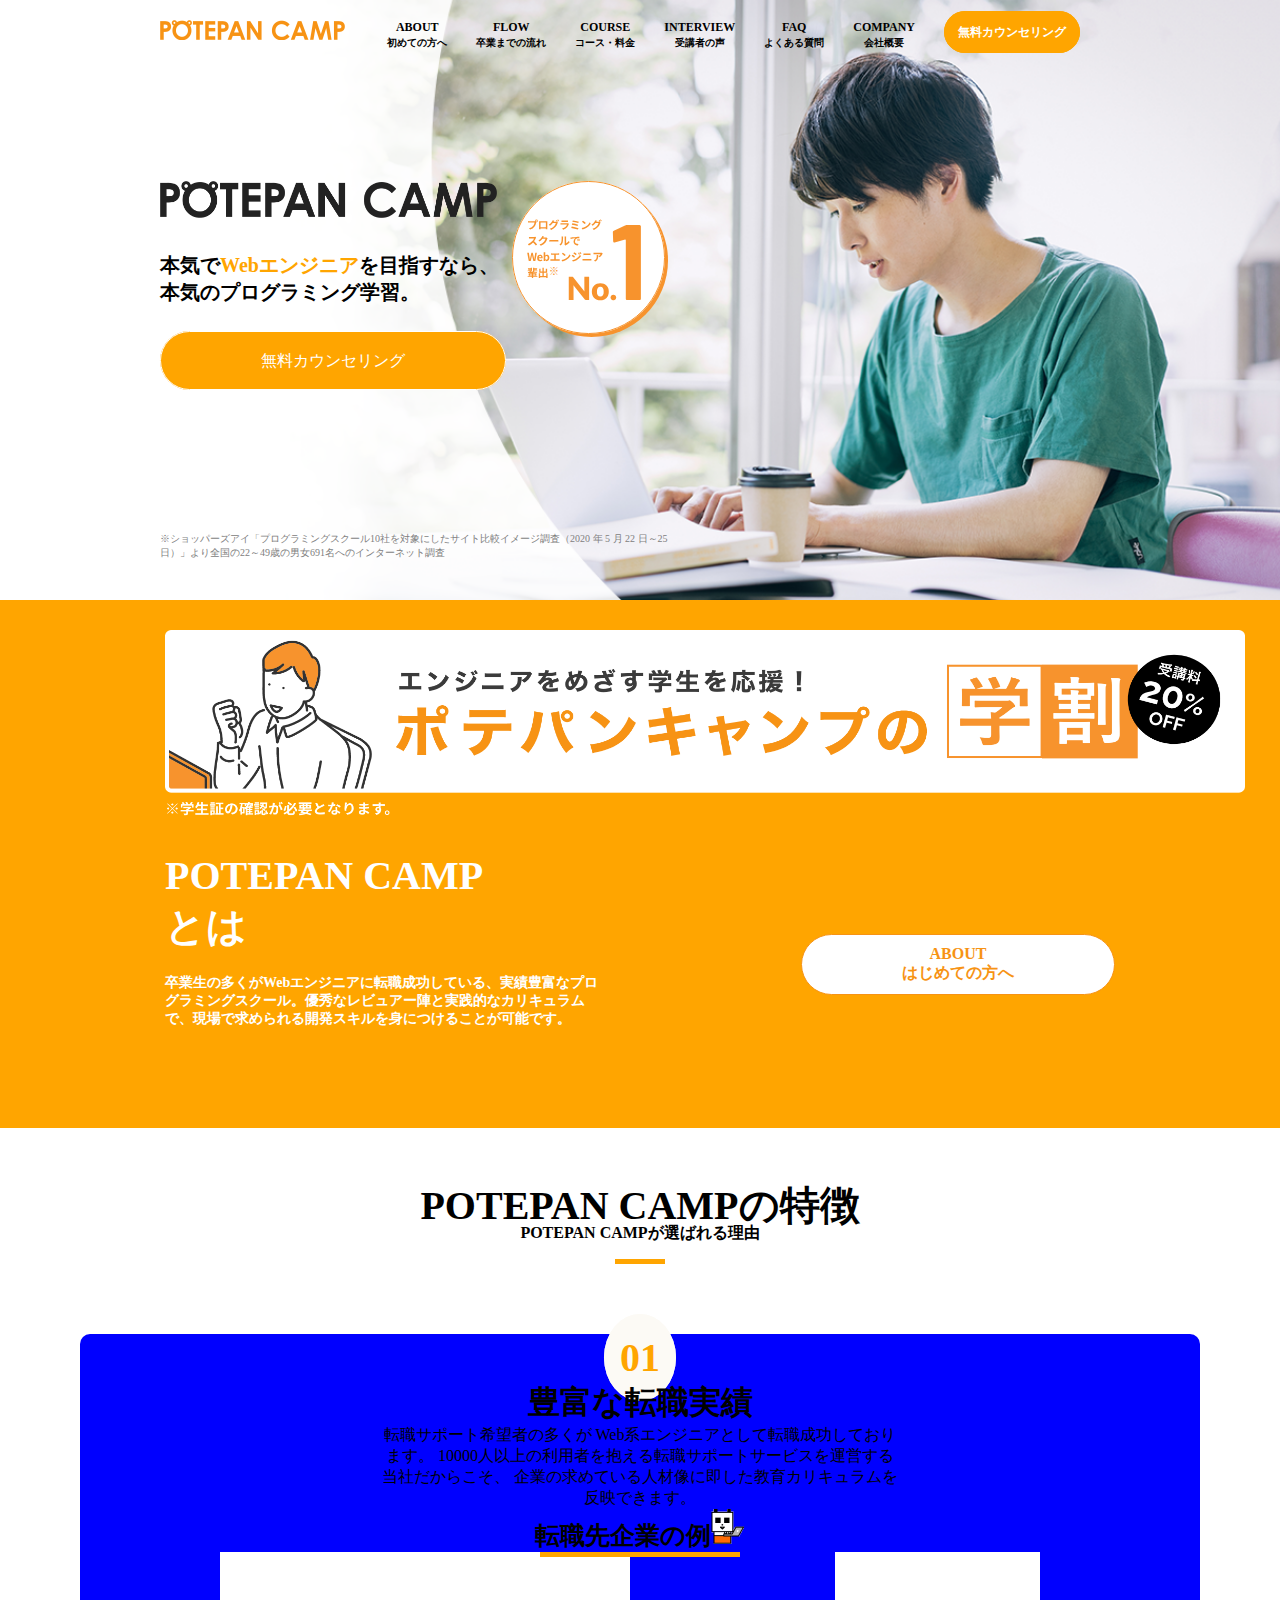
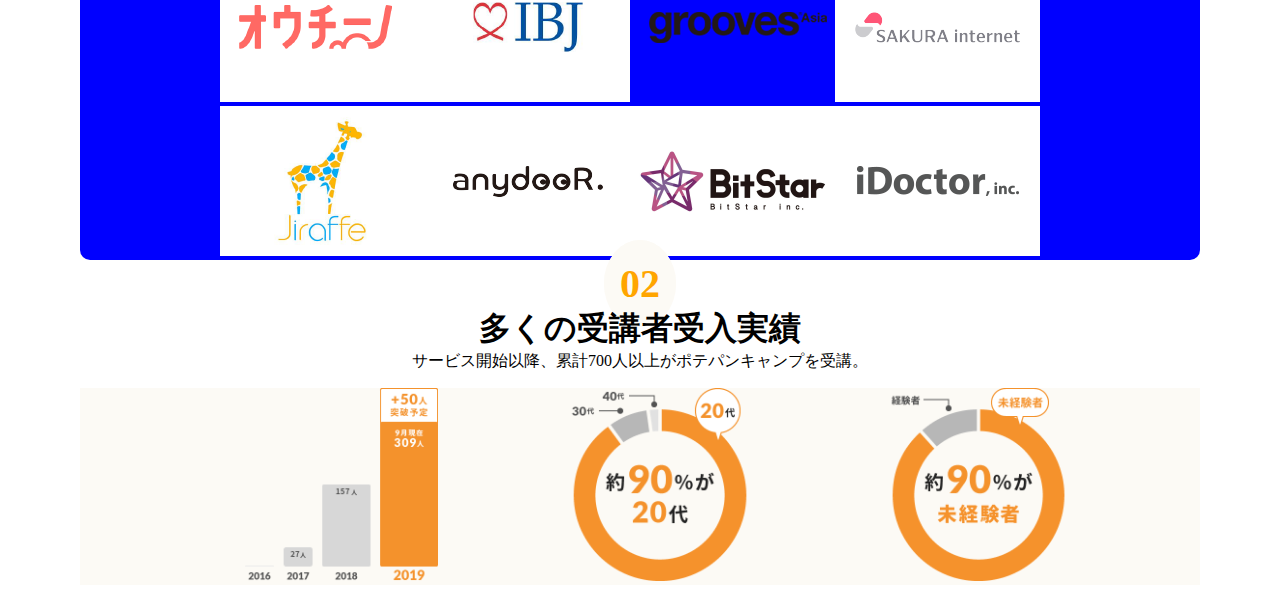
==== index.html @ 42d24fc8 "first" ====
<!DOCTYPE html>
<html lang="ja">
  <head>
    <meta charset="UTF-8">
    <title>サイト模写</title>
    <link rel="stylesheet" href="style.css">
  </head>
  <body>

    <!-- ここに記述していきましょう！ -->
<div class="mein">
 <div class="header">
  <a href="index.html"><img class="header-logo" src="file/header/p1.png" alt="potepan" width="185" height="20"></a>
 <div class="header-list">
    <ui>
      <li>ABOUT<br><span>初めての方へ</span></li>
      <li>FLOW<br><span>卒業までの流れ</span></li>
      <li>COURSE<br><span>コース・料金</span></li>
      <li>INTERVIEW<br><span>受講者の声</span></li>
      <li>FAQ<br><span>よくある質問</span></li>
      <li>COMPANY<br><span>会社概要</span></li>
      <li><a href="https://camp.potepan.com/contact" class="header-mark">無料カウンセリング</a></li>
    </ui>
  </div>
</div>
<div class="title">
  <img class="title-logo2" src="file/header/p2.svg">
  <img class="title-logo" src="file/header/p3.png" width="337" height="36.66">
  <div class="title-txt">
  <p>本気で<span>Webエンジニア</span>を目指すなら、<br>本気のプログラミング学習。</p>
  </div>
  <a href="https://camp.potepan.com/contact" class="header-mar2">無料カウンセリング</a>
  <div class="hogehoge">
    ※ショッパーズアイ「プログラミングスクール10社を対象にしたサイト比較イメージ調査（2020 年 5 月 22 日～25<br> 日）」より全国の22～49歳の男女691名へのインターネット調査
   </div>
</div>
</div>
<div class="oreng-box">
  <img src="file/p4.png" width="1080" height="187.7"> <!--width 1040-->
  <div class="campaign-txt">
 <h1>POTEPAN CAMPとは</h1>
 <a href="https://camp.potepan.com/contact" class="header-mark3">ABOUT<br>はじめての方へ</a>
 <p>卒業生の多くがWebエンジニアに転職成功している、実績豊富なプログラミングスクール。優秀なレビュアー陣と実践的なカリキュラムで、現場で求められる開発スキルを身につけることが可能です。</p>
  </div>
</div>
<div class="main-header">
  <div class="main-h">
  <h1>POTEPAN CAMPの特徴</h1>
  <p class="main-h1">POTEPAN CAMPが選ばれる理由</p>
  </div>
  <div class="main-header-log">
  <div class="main-box"> <!--後で１２３に全部反映-->
    <span class="oreng-nmber">01</span> <!--後で１２３に全部反映-->
    <h1>豊富な転職実績</h1>
    <p>転職サポート希望者の多くが Web系エンジニアとして転職成功しております。
      10000人以上の利用者を抱える転職サポートサービスを運営する当社だからこそ、
      企業の求めている人材像に即した教育カリキュラムを反映できます。</p>
    <div class="main-log">
    <h4>転職先企業の例<img src="file/main-header1/p5.png" width="34" height="35"> <!--afterを使う練習--></h4>
    <ul class="company-log">
      <li><img src="file/main-header1/p6.png"></li>
      <li><img src="file/main-header1/p7.png"></li>
      <li><img src="file/main-header1/p8.png"></li>
      <li><img src="file/main-header1/p9.png"></li>
      <li><img src="file/main-header1/p10.png"></li>
      <li><img src="file/main-header1/p11.png"></li>
      <li><img src="file/main-header1/p12.png"></li>
      <li><img src="file/main-header1/p13.png"></li>
    </ul>
  </div>
</div>
  <span class="oreng-nmber">02</span>
  <h1>多くの受講者受入実績</h1>
  <p>サービス開始以降、累計<span>700</span>人以上がポテパンキャンプを受講。</p>
  <ul class="company-log1">
    <li><img src="file/main-header2/p14.png" width="193.33" height="193.33"></li>
    <li><img src="file/main-header2/p15.png" width="193.33" height="193.33"></li>
    <li><img src="file/main-header2/p16.png" width="193.33" height="193.33"></li>
  </ul>
</div>
  </body>
</html>
---- style.css ----
/* http://meyerweb.com/eric/tools/css/reset/ 
   v2.0 | 20110126
   License: none (public domain)
*/

html, body, div, span, applet, object, iframe,
h1, h2, h3, h4, h5, h6, p, blockquote, pre,
a, abbr, acronym, address, big, cite, code,
del, dfn, em, img, ins, kbd, q, s, samp,
small, strike, strong, sub, sup, tt, var,
b, u, i, center,
dl, dt, dd, ol,/*  ul, li, */
fieldset, form, label, legend,
table, caption, tbody, tfoot, thead, tr, th, td,
article, aside, canvas, details, embed, 
figure, figcaption, footer, header, hgroup, 
menu, nav, output, ruby, section, summary,
time, mark, audio, video {
	margin: 0;
	padding: 0;
	/* border: 0; */
	/* font-size: 100%;
	font: inherit; */
	/* vertical-align: baseline; */
}
/* HTML5 display-role reset for older browsers */

/* article, aside, details, figcaption, figure, 
footer, header, hgroup, menu, nav, section {
	display: block;
}
body {
	line-height: 1;
}
ol, ul {
	list-style: none;
}
blockquote, q {
	quotes: none;
}
blockquote:before, blockquote:after,
q:before, q:after {
	content: '';
	content: none;
}
table {
	border-collapse: collapse;
	border-spacing: 0;
} */
a{
  text-decoration: none;
}
li{
  list-style: none;
}
.mein{
  width: 100%;
  height: 600px;
  background-image:url(file/header/p4.png);
  background-repeat: no-repeat;
  /* background-size: contain; */
  /* ここ２行後で確認する */
  background-size: auto 100%;
  background-position: right 0;
}

.header{
  padding-top:20px;
  padding-left: 160px;
}

.header-list{
  /* list-style: none; */
  display: inline-block;
  float: right;
}
.header-list li{
  display: inline-block;
  padding-left:15px;
  margin-left: 10px;
  font-size:12px;
  text-align: center;
  font-weight:600;
}
.header-list span{
  font-size:10px;
}
.header-mark{
  position: relative;
  top:-10px;
  margin-right: 200px;
  border: solid 1px orange;
  padding: 13px;
  border-radius: 30px;
  color: white;
  background-color: orange;
}

.title{
  padding-left:160px;
  padding-top:130px;
  float: left;
}
.title-logo2{
  float:right;
}
.title p{
  font-size: 20px;
  font-weight:600;
  padding-bottom: 15px;
}
.title span{
  color: orange;
}
.title-txt{
  padding: 30px 0;
}
.header-mar2{
  font-size: 16px;
  border: solid 1px;
  padding: 20px 100px;
  border-radius: 30px;
  color: white;
  background-color: orange;
}
.hogehoge{
  font-size: 10px;
  color: gray;
  margin-top:160px;
}

.oreng-box{
  background-color: orange;
  padding: 30px 165px 100px 165px;
}

.campaign-txt h1{
  color: white;
  margin-right: 630px;
  font-size: 40px;
  padding:30px 0 20px 0;
  text-align: left;
}
.campaign-txt p{
  color: white;
  font-size: 14px;
  font-weight:700;
  text-align: left;
  margin:0 515px 0 0; /*後で右を修正*/
}
.header-mark3{
  position: relative;
  top:-40px;
  font-weight:600;
  color: #f79314;
  background-color: white;
  border: solid 1px;
  padding: 10px 100px;
  border-radius: 40px;
  text-align:center;
  float: right;
}

.main-header{
  text-align: center;
  margin: 0 80px;
}
.main-h{
  font-size: 20px;
  padding-top: 50px;
  font-weight:800;
}
.main-h1{
  font-size: 16px;
  font-weight:600;
  bottom: 10px;
  margin-bottom:80px;
  position: relative;
}
.main-h1::before{
  content: '';
  position: absolute;
  left: 50%;
  bottom: -20px;/*線の上下位置*/
  display: inline-block;
  width: 50px;/*線の長さ*/
  height: 5px;/*線の太さ*/
  -webkit-transform: translateX(-50%);
  transform: translateX(-50%);/*位置調整*/
  background-color: orange;/*線の色*/
}
.main-header-log p{
  margin:0 300px;
}
.oreng-nmber{
  font-weight:600;
  font-size: 40px;
  color: orange;
  border: solid 1px #fcfaf5;
  padding: 20px 15px;
  border-radius: 50%;
  background-color: #fcfaf5;
}
.main-log h4{
 font-size: 25px;
 position: relative;
 
}
.main-log h4::before{
  content: '';
  position: absolute;
  left: 50%;
  bottom: -5px;/*線の上下位置*/
  display: inline-block;
  width: 200px;/*線の長さ*/
  height: 5px;/*線の太さ*/
  -webkit-transform: translateX(-50%);
  transform: translateX(-50%);/*位置調整*/
  background-color: orange;/*線の色*/
}
.company-log{
  display: flex;
  flex-wrap:wrap;
  margin: 0 100px;
}
.company-log1{
  display: flex;
 justify-content:space-evenly;
 background-color: #fcfaf5;
}
.main-box{
  background-color: blue;
  border-radius: 10px;
}
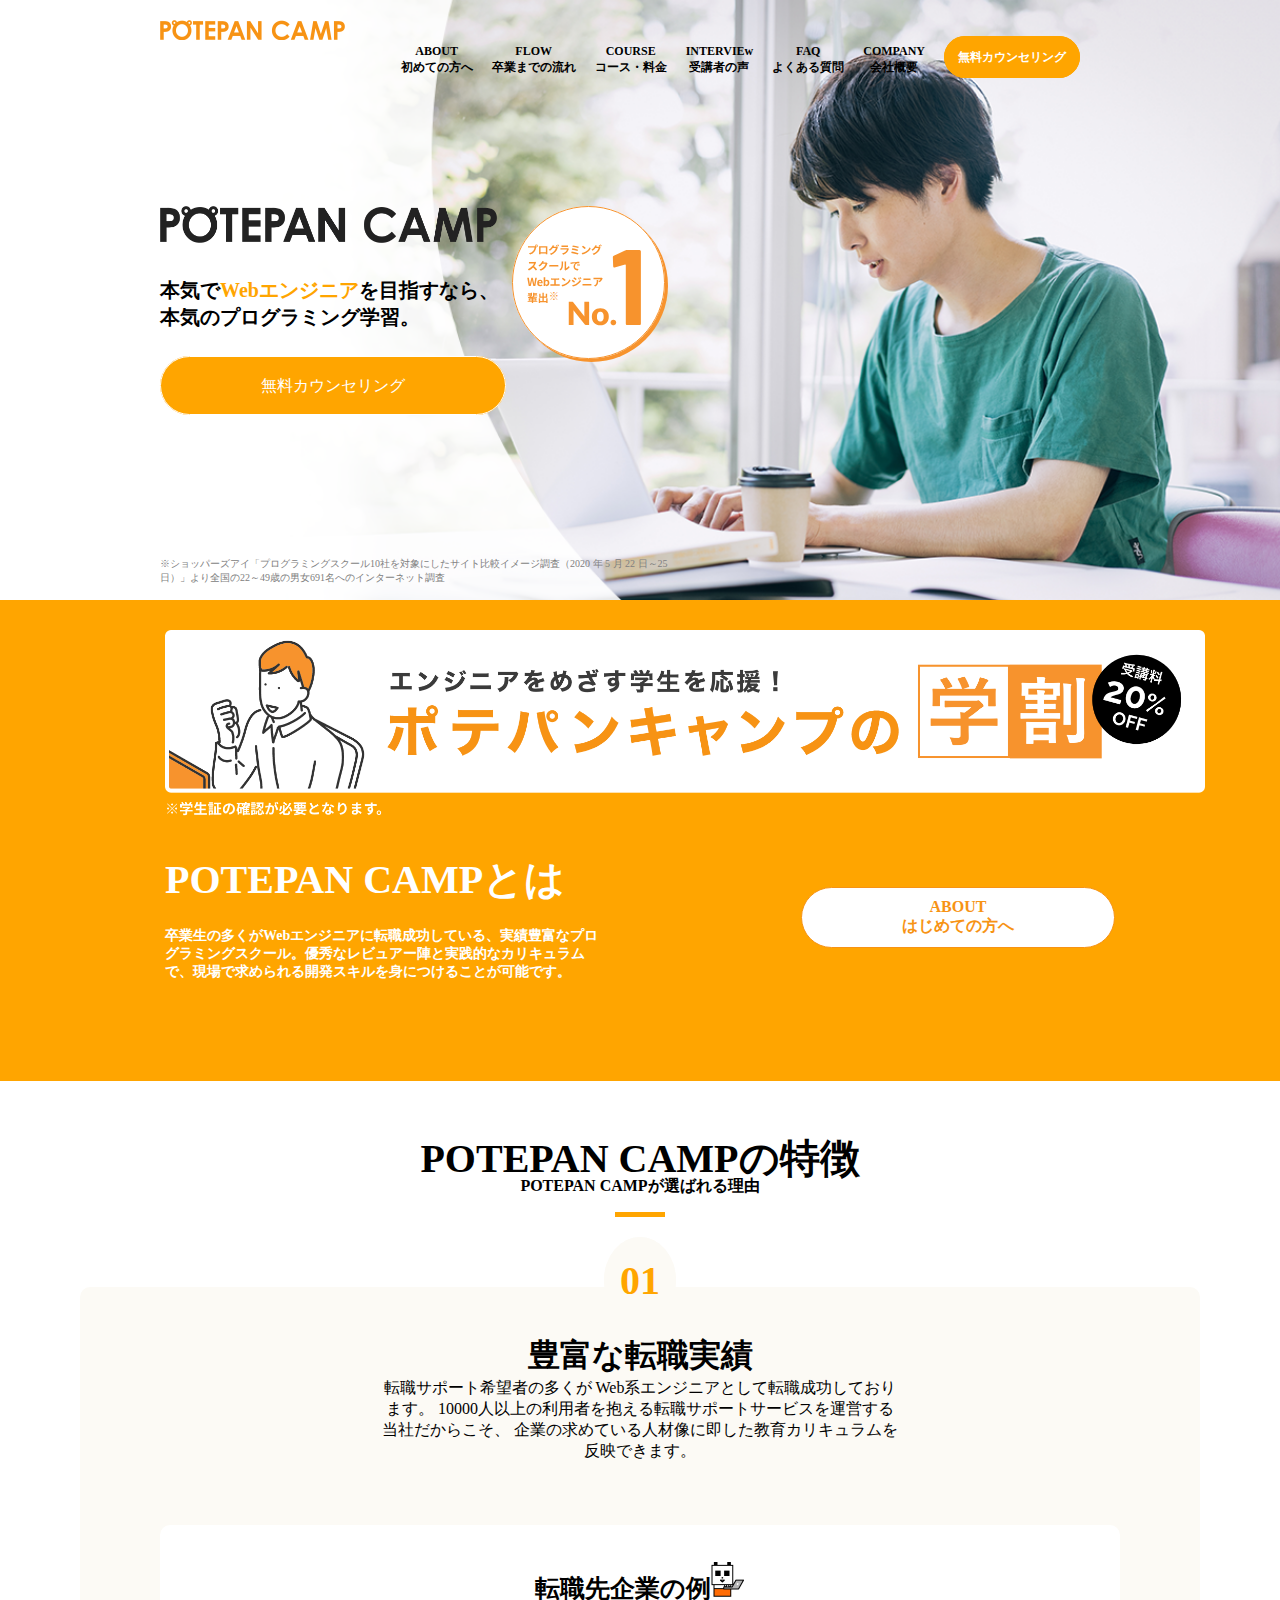
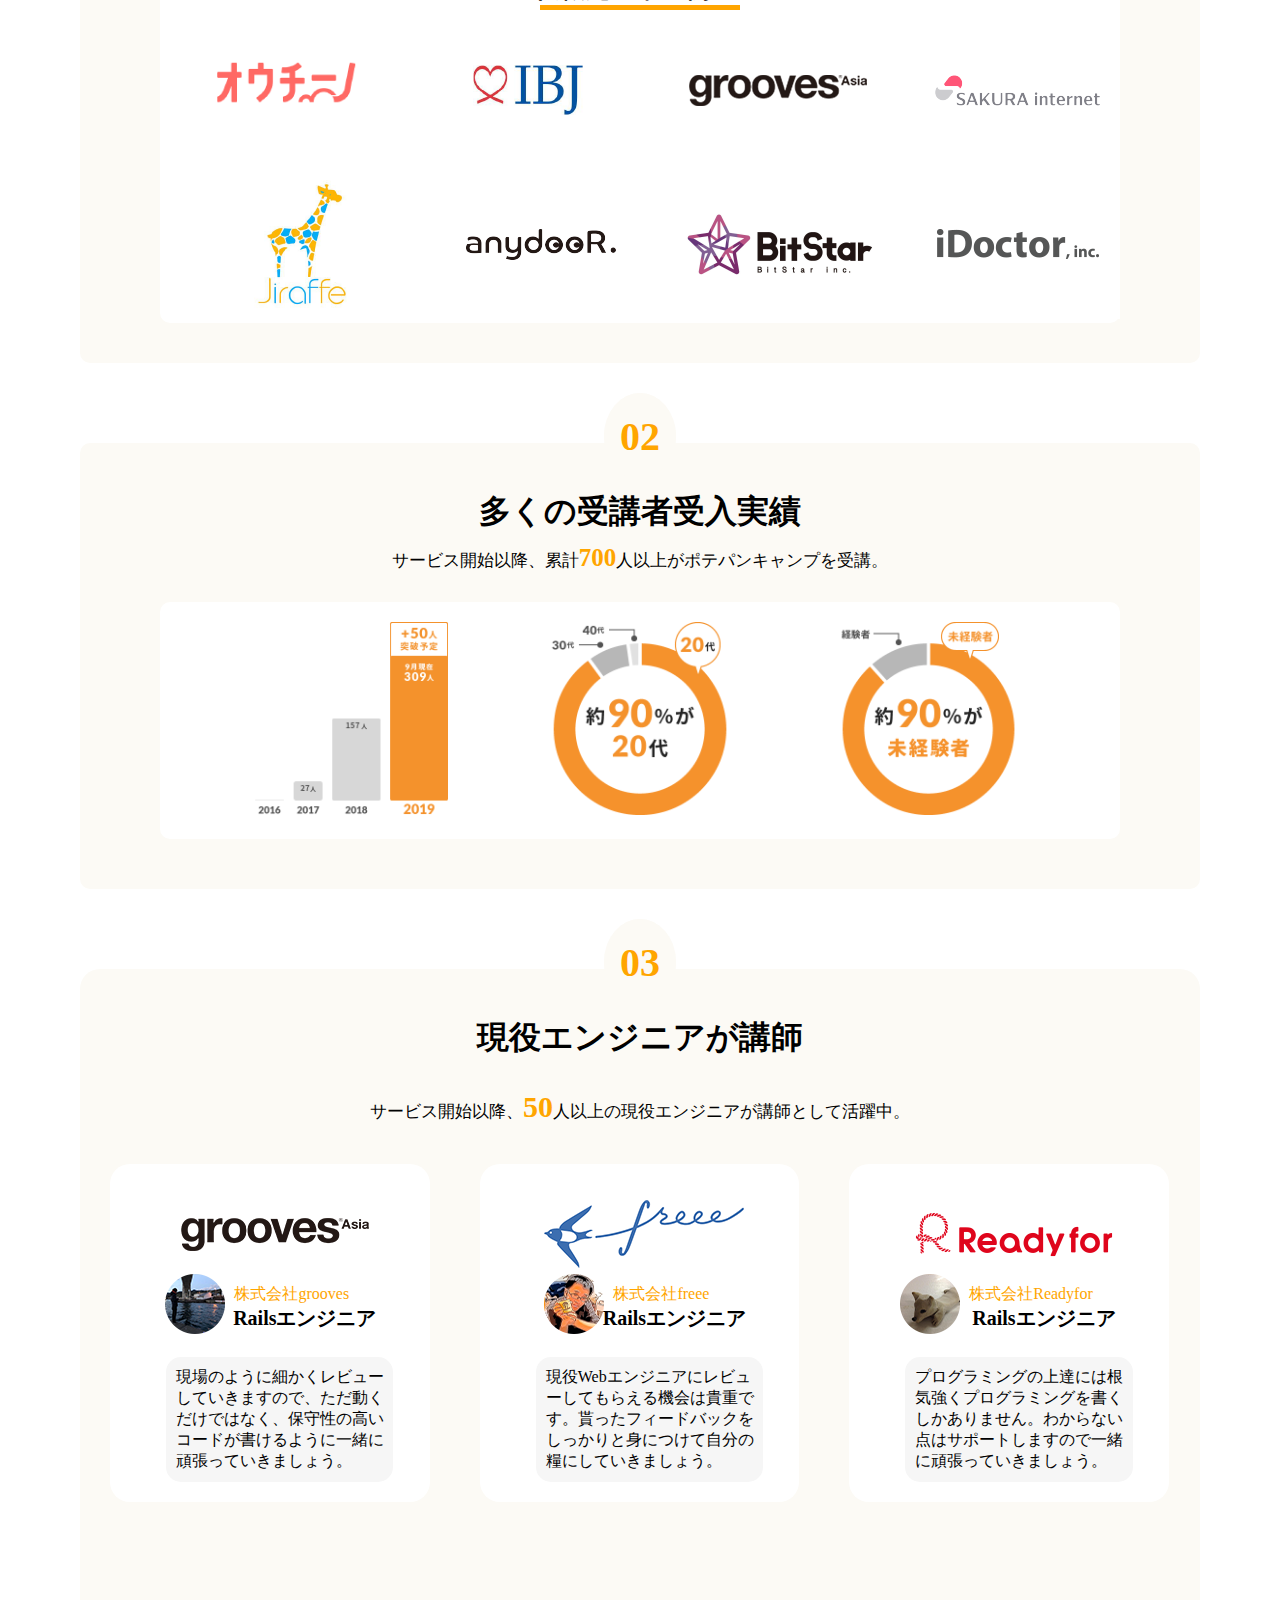
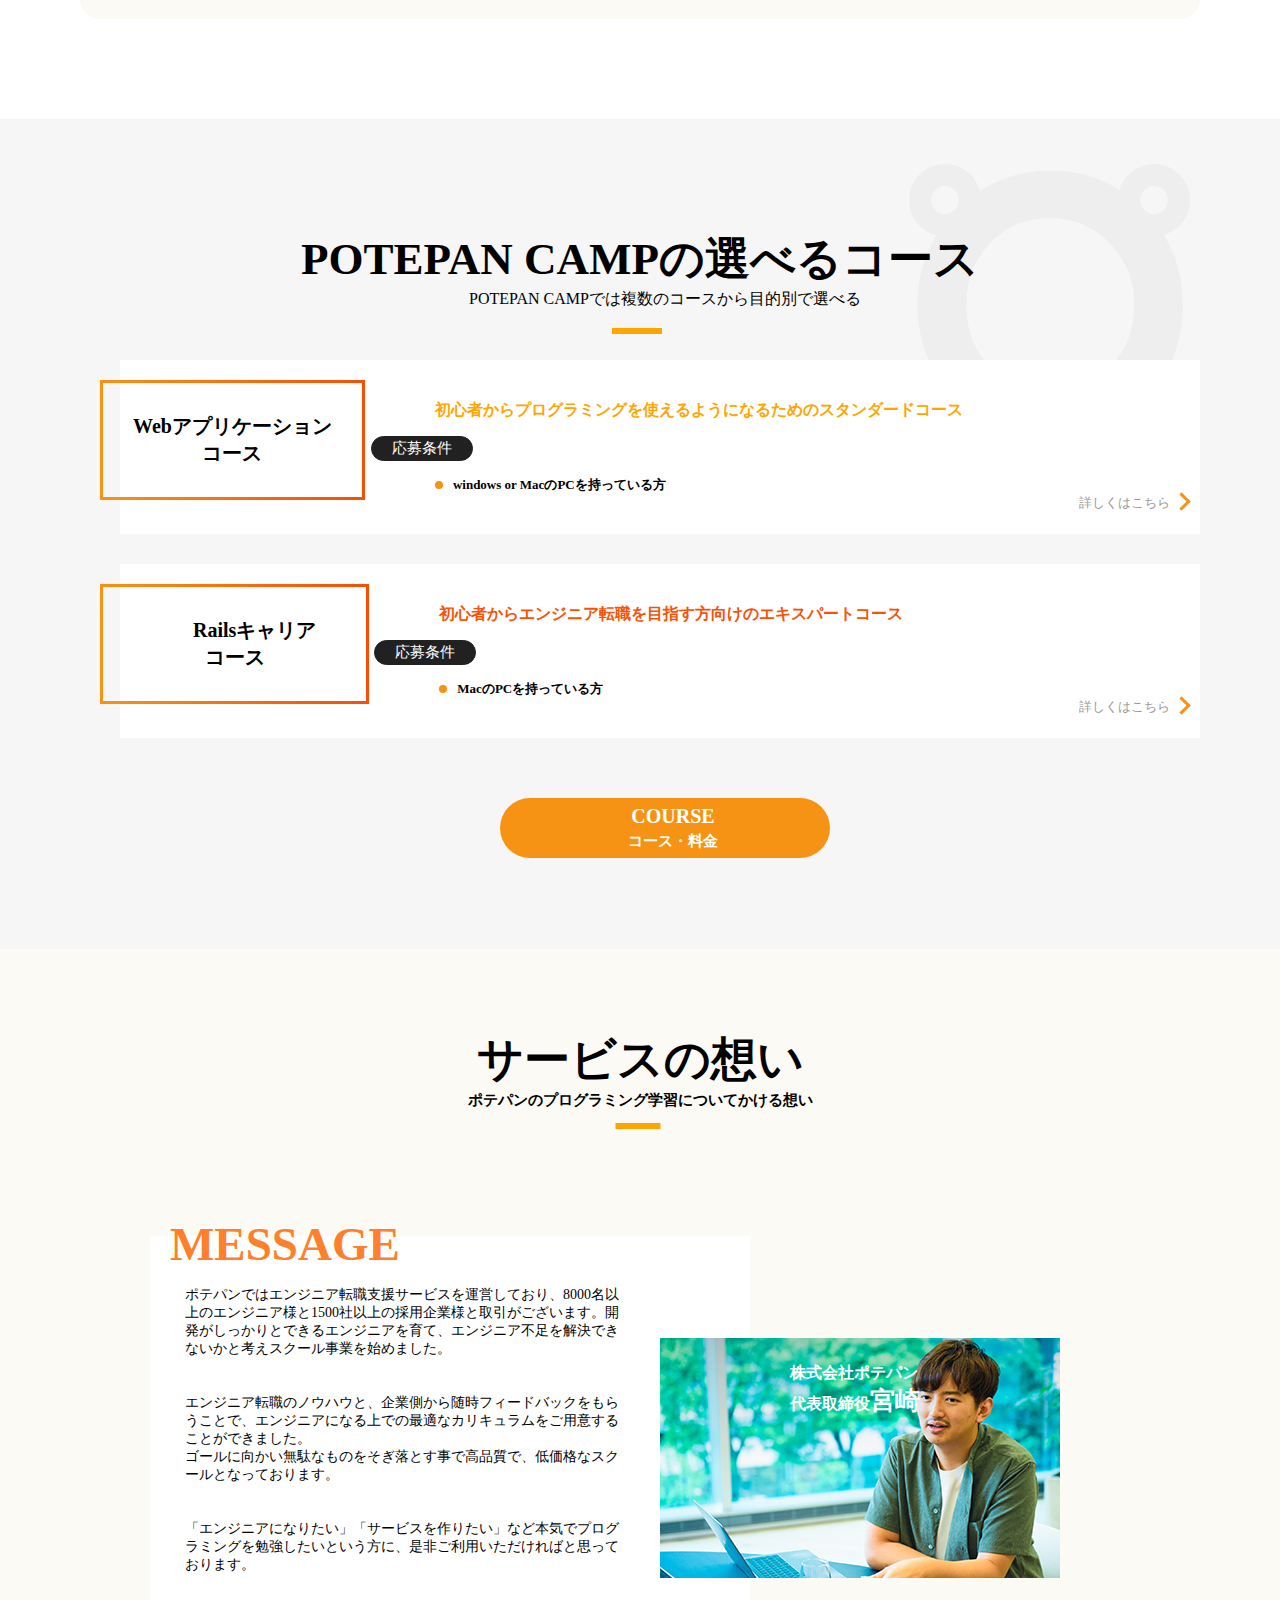
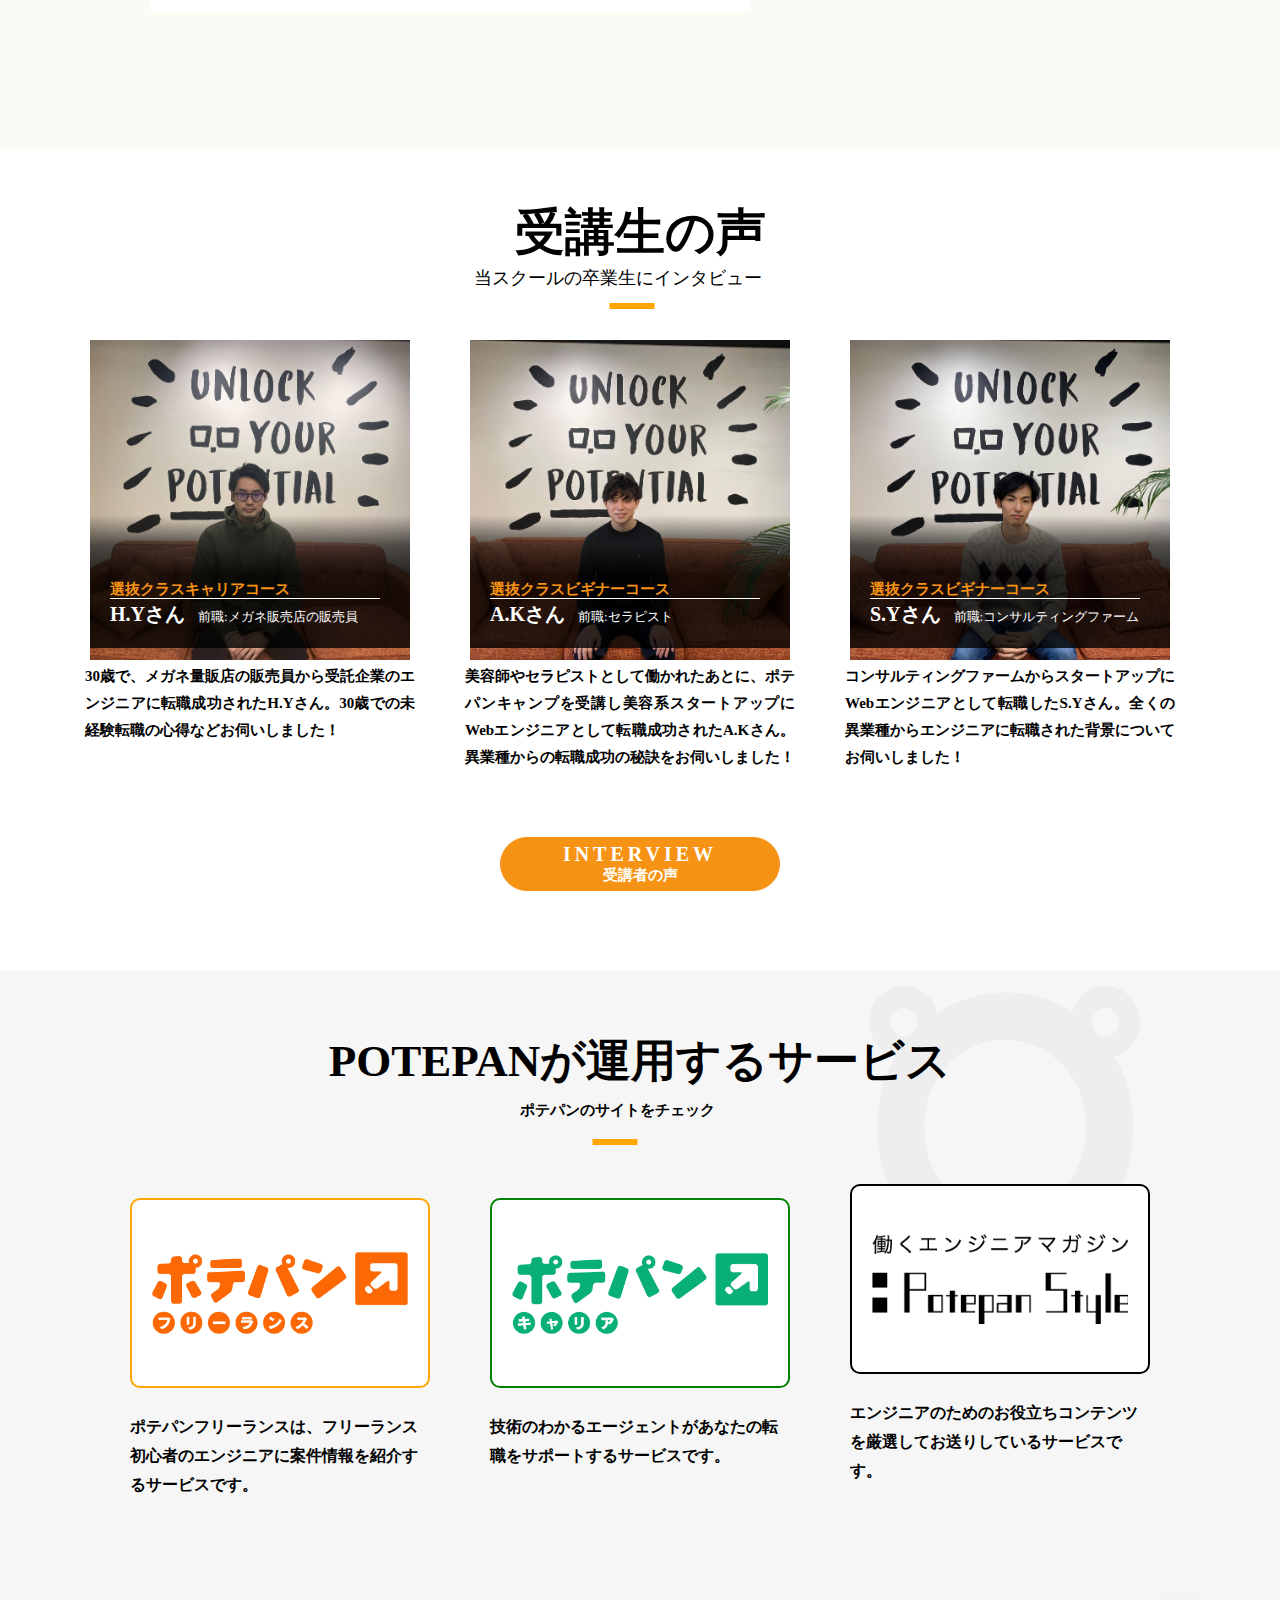
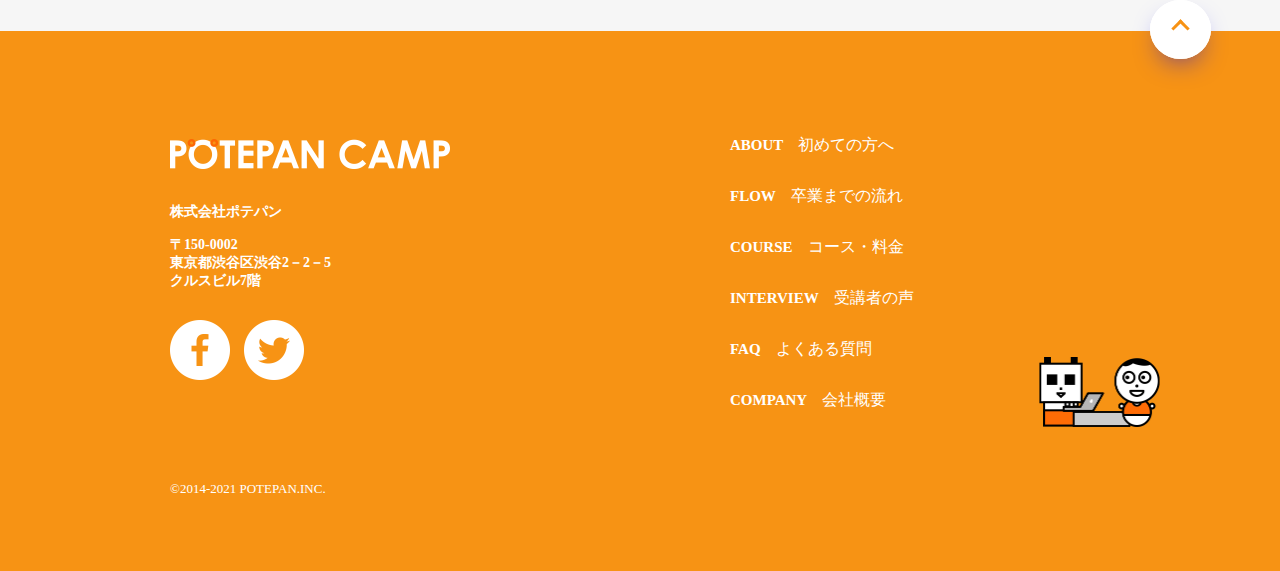
==== commit 87496ba8: "Add files via upload" ====
--- a/index.html
+++ b/index.html
@@ -6,20 +6,19 @@
     <link rel="stylesheet" href="style.css">
   </head>
   <body>
-
     <!-- ここに記述していきましょう！ -->
-<div class="mein">
+<section class="mein">
  <div class="header">
-  <a href="index.html"><img class="header-logo" src="file/header/p1.png" alt="potepan" width="185" height="20"></a>
+  <a href="index.html"><img class="header-logo hover-a" src="file/header/p1.png" alt="potepan" width="185" height="20"></a>
  <div class="header-list">
     <ui>
-      <li>ABOUT<br><span>初めての方へ</span></li>
-      <li>FLOW<br><span>卒業までの流れ</span></li>
-      <li>COURSE<br><span>コース・料金</span></li>
-      <li>INTERVIEW<br><span>受講者の声</span></li>
-      <li>FAQ<br><span>よくある質問</span></li>
-      <li>COMPANY<br><span>会社概要</span></li>
-      <li><a href="https://camp.potepan.com/contact" class="header-mark">無料カウンセリング</a></li>
+        <li class="hover-a"><a href="https://camp.potepan.com/about/"><span>ABOUT</span><br>初めての方へ</a></li>
+        <li class="hover-a"><a href="https://camp.potepan.com/flow/"><span>FLOW</span><br>卒業までの流れ</a></li>
+        <li class="hover-a"><a href="https://camp.potepan.com/course/"><span>COURSE</span><br>コース・料金</a></li>
+        <li class="hover-a"><a href="https://camp.potepan.com/interview/"><span>INTERVIEw</span><br>受講者の声</a></li>
+        <li class="hover-a"><a href="https://camp.potepan.com/faq/"><span>FAQ</span><br>よくある質問</a></li>
+        <li class="hover-a"><a href="https://camp.potepan.com/company/"><span>COMPANY</span><br>会社概要</a></li>
+      <li class="hover-a"><a href="https://camp.potepan.com/contact" class="header-mark">無料カウンセリング</a></li>
     </ui>
   </div>
 </div>
@@ -29,21 +28,21 @@
   <div class="title-txt">
   <p>本気で<span>Webエンジニア</span>を目指すなら、<br>本気のプログラミング学習。</p>
   </div>
-  <a href="https://camp.potepan.com/contact" class="header-mar2">無料カウンセリング</a>
+  <a href="https://camp.potepan.com/contact" class="header-mar2 hover-a">無料カウンセリング</a>
   <div class="hogehoge">
     ※ショッパーズアイ「プログラミングスクール10社を対象にしたサイト比較イメージ調査（2020 年 5 月 22 日～25<br> 日）」より全国の22～49歳の男女691名へのインターネット調査
    </div>
 </div>
-</div>
-<div class="oreng-box">
-  <img src="file/p4.png" width="1080" height="187.7"> <!--width 1040-->
+</section> <!-- BOX1 --><!--ホバー属3 -->
+<section class="Campaign-box">
+  <img src="file/p4.png" width="auto" height="187.7"> <!--width 1040-->
   <div class="campaign-txt">
  <h1>POTEPAN CAMPとは</h1>
- <a href="https://camp.potepan.com/contact" class="header-mark3">ABOUT<br>はじめての方へ</a>
+ <a href="https://camp.potepan.com/contact" class="header-mark3 hover-a">ABOUT<br>はじめての方へ</a>
  <p>卒業生の多くがWebエンジニアに転職成功している、実績豊富なプログラミングスクール。優秀なレビュアー陣と実践的なカリキュラムで、現場で求められる開発スキルを身につけることが可能です。</p>
   </div>
-</div>
-<div class="main-header">
+</section><!-- BOX2 --><!--ホバー属1 -->
+<section class="main-header">
   <div class="main-h">
   <h1>POTEPAN CAMPの特徴</h1>
   <p class="main-h1">POTEPAN CAMPが選ばれる理由</p>
@@ -58,7 +57,7 @@
     <div class="main-log">
     <h4>転職先企業の例<img src="file/main-header1/p5.png" width="34" height="35"> <!--afterを使う練習--></h4>
     <ul class="company-log">
-      <li><img src="file/main-header1/p6.png"></li>
+      <li><img src="file/main-header1/p6.png" width="185" height="135"></li>
       <li><img src="file/main-header1/p7.png"></li>
       <li><img src="file/main-header1/p8.png"></li>
       <li><img src="file/main-header1/p9.png"></li>
@@ -68,15 +67,220 @@
       <li><img src="file/main-header1/p13.png"></li>
     </ul>
   </div>
-</div>
+ </div>
+</div>
+ <div class="main-box2">
   <span class="oreng-nmber">02</span>
   <h1>多くの受講者受入実績</h1>
-  <p>サービス開始以降、累計<span>700</span>人以上がポテパンキャンプを受講。</p>
+  <p class="nmber1">サービス開始以降、累計<span class="oreng-nmber2">700</span>人以上がポテパンキャンプを受講。</p>
   <ul class="company-log1">
     <li><img src="file/main-header2/p14.png" width="193.33" height="193.33"></li>
     <li><img src="file/main-header2/p15.png" width="193.33" height="193.33"></li>
     <li><img src="file/main-header2/p16.png" width="193.33" height="193.33"></li>
   </ul>
-</div>
+ </div>
+<div class="main-box3">
+  <span class="oreng-nmber">03</span>
+  <h1>現役エンジニアが講師</h1>
+  <p class="nmber2">サービス開始以降、<span>50</span>人以上の現役エンジニアが講師として活躍中。</p>
+
+ <div class="grooves-box">
+  <div class="grooves-log">
+   <div class="grooves-1">
+    <img src="file/main-header3/engineer-conpany-logo01.png">
+   </div>
+    <div class="groobves-aicon">
+    <img src="file/main-header3/engineer-logo01.png">
+    <span class="grooves">株式会社grooves</span>
+    <p class="hoge">Railsエンジニア</p>
+  </div>
+    <p class="hogege">現場のように細かくレビューしていきますので、ただ動くだけではなく、保守性の高いコードが書けるように一緒に頑張っていきましょう。</p>
+  </div>
+ </div>
+
+<div class="grooves-box">
+  <div class="grooves-log">
+    <div class="grooves-1">
+    <img src="file/main-header3/engineer-conpany-logo02.png">
+    </div>
+    <div class="groobves-aicon">
+    <img src="file/main-header3/engineer-logo02.png">
+    <span class="grooves">株式会社freee</span>
+    <p class="hoge">Railsエンジニア</p>
+    </div>
+    <p class="hogege">現役Webエンジニアにレビューしてもらえる機会は貴重です。貰ったフィードバックをしっかりと身につけて自分の糧にしていきましょう。</p>
+  </div>
+ </div>
+
+<div class="grooves-box">
+  <div class="grooves-log">
+    <div class="grooves-1">
+    <img src="file/main-header3/engineer-conpany-logo03.png">
+    </div>
+    <div class="groobves-aicon">
+    <img src="file/main-header3/engineer-logo03.png">
+    <span class="grooves">株式会社Readyfor</span>
+    <p class="hoge">Railsエンジニア</p>
+    </div>
+    <p class="hogege">プログラミングの上達には根気強くプログラミングを書くしかありません。わからない点はサポートしますので一緒に頑張っていきましょう。</p>
+  </div>
+ </div>
+</div>
+</section><!-- BOX3 -->
+<section class="camp-corse">
+<!--ここでバックグランド背景 -->
+  <div class= corse-head> <!--ここもできるだけまとめる、違いはカラーだけ -->
+  <span>POTEPAN CAMPの選べるコース</span>
+  <p>POTEPAN CAMPでは複数のコースから目的別で選べる</p>
+  </div>
+ <ul class="corse-list">
+  <li class="corse-change">
+  <a href="https://camp.potepan.com/course/#webapp">
+    <h3 class="web-corse">Webアプリケーション<br>コース</h3>
+    <p class="web-corse1">初心者からプログラミングを使えるようになるためのスタンダードコース</p>
+    <p class="web-corse2">応募条件</p>
+    <p class="web-corse3">windows or MacのPCを持っている方</p>
+    <p class="web-corse0 hover-a">詳しくはこちら</p>
+  </a>
+</li>
+  <li class="corse-change">
+  <a href="https://camp.potepan.com/course/#railscareer">
+    <h3 class="web-corse">　　Railsキャリア　　<br>コース</h3>
+    <p class="web-corse1-5">初心者からエンジニア転職を目指す方向けのエキスパートコース</p>
+    <p class="web-corse2">応募条件</p>
+    <p class="web-corse3">MacのPCを持っている方</p>
+    <p class="web-corse0 hover-a">詳しくはこちら</p>
+  </a>
+  </li>
+ </ul>
+ <div class="web-corse4 hover-a">
+ 　<a href="https://camp.potepan.com/course" class="web-corse5">COURSE<br><span>コース・料金</span></a>
+ </div>
+</section><!-- BOX4 --><!--ホバーカラー属2 ホバー属1済-->
+<section class="massage-box">
+ <div class="massage-headr">
+   <h2>サービスの想い</h2>
+   <p>ポテパンのプログラミング学習についてかける想い</p>
+ </div>
+  <div class="massage-txt">
+    <img src="file/second-header/message-thumbnail.png" class="massage-img">
+    <p class="name-img1">株式会社ポテパン<br>代表取締役<span class="name-img">宮崎</span></p>
+    <h1>MESSAGE</h1>
+    <div class="massage-box1">
+    <p>ポテパンではエンジニア転職支援サービスを運営しており、8000名以上のエンジニア様と1500社以上の採用企業様と取引がございます。開発がしっかりとできるエンジニアを育て、エンジニア不足を解決できないかと考えスクール事業を始めました。</p>
+    <br>
+    <br>
+    <p>エンジニア転職のノウハウと、企業側から随時フィードバックをもらうことで、エンジニアになる上での最適なカリキュラムをご用意することができました。<br>
+      ゴールに向かい無駄なものをそぎ落とす事で高品質で、低価格なスクールとなっております。</p>
+    <br>
+    <br>
+    <p>「エンジニアになりたい」「サービスを作りたい」など本気でプログラミングを勉強したいという方に、是非ご利用いただければと思っております。</p>
+    <br>
+   </div>
+  </div>
+
+</section><!-- BOX5 -->
+<section class="student-box">
+  <h1>受講生の声</h1>
+  <p class="student-box2">当スクールの卒業生にインタビュー</p>
+ <div class="student-img">
+   <ul>
+     <li class="hover-d"><a href="https://camp.potepan.com/interview/691">
+    <div class="hover-box">
+     <img class="student-img0" src="file/third-header/131478795_397238574816551_3842722825712242700_n.jpg""><!-- width="320" height="320 -->
+    </div>
+     <div class="student-img1">
+     <p class="student-img2">選抜クラスキャリアコース</p>
+     <h5 class="student-img3"><span>H.Yさん</span>　前職:メガネ販売店の販売員</h5>
+    </div>
+    <p class="student-img4">30歳で、メガネ量販店の販売員から受託企業のエンジニアに転職成功されたH.Yさん。30歳での未経験転職の心得などお伺いしました！</p>
+    </a></li>
+     <li class="hover-d"><a href="https://camp.potepan.com/interview/682">
+      <div class="hover-box">
+      <img class="student-img0" src="file/third-header/131642156_424437235605511_6615809243046174971_n-2.jpg"><!-- width="320" height="320 -->
+      </div>
+      <div class="student-img1">
+      <p class="student-img2">選抜クラスビギナーコース</p>
+      <h5 class="student-img3"><span>A.Kさん</span>　前職:セラピスト</h5>
+     </div>
+     <p class="student-img4">美容師やセラピストとして働かれたあとに、ポテパンキャンプを受講し美容系スタートアップにWebエンジニアとして転職成功されたA.Kさん。異業種からの転職成功の秘訣をお伺いしました！</p>
+     </a></li>
+     <li class="hover-d"><a href="https://camp.potepan.com/interview/675">
+      <div class="hover-box">
+      <img class="student-img0" src="file/third-header/坂本さん.jpg"><!-- width="320" height="320 -->
+      </div>
+      <div class="student-img1">
+      <p class="student-img2">選抜クラスビギナーコース</p>
+      <h5 class="student-img3"><span>S.Yさん</span>　前職:コンサルティングファーム</h5>
+     </div>
+     <p class="student-img4">コンサルティングファームからスタートアップにWebエンジニアとして転職したS.Yさん。全くの異業種からエンジニアに転職された背景についてお伺いしました！</p>
+     </a></li>
+   </ul>
+ </div>
+  <div class="student-img6 hover-a">
+    <a class="student-img5" href="https://camp.potepan.com/interview"><span>INTERVIEW</span><br>受講者の声</a>
+  </div>
+</section><!-- BOX6 --><!--ホバー拡大属3 ホバー属1 -->
+<section class="Potepan-service-box">
+ <div class="potepan">
+ <h1>POTEPANが運用するサービス</h1>
+ <p>ポテパンのサイトをチェック</p>
+</div>
+  <div class="Potepan-service">
+   <ul>
+     <li class="hover-e">
+       <a href="https://freelance.potepan.com/">
+       <div class="syuusei">
+        <div class="Potepan-service1 red">
+          <img src="file/force -header/service-media-thumbnail01.png" width="100%" height="auto" >
+        </div>
+       </div>
+          <p class="Potepan-service2">ポテパンフリーランスは、フリーランス初心者のエンジニアに案件情報を紹介するサービスです。</p>
+        </a></li>
+     <li class="hover-e">
+       <a href="https://career.potepan.com/">
+       <div class="Potepan-service1 green">
+      <img src="file/force -header/service-media-thumbnail02.png" width="100%" height="auto">
+       </div>
+      <p class="Potepan-service2">技術のわかるエージェントがあなたの転職をサポートするサービスです。</p>
+     </a></li>
+     <li class="hover-e">
+       <a href="https://style.potepan.com/">
+       <div class="Potepan-service1 black">
+      <img src="file/force -header/service-media-thumbnail04.png" width="100%" height="auto">
+        </div>
+      <p class="Potepan-service2">エンジニアのためのお役立ちコンテンツを厳選してお送りしているサービスです。</p>
+     </a></li>
+   </ul>
+  </div>
+</section><!-- BOX7 --><!--ホバー拡大属3 済-->
+<section class="footer"><!-- ボタン属性後でつける -->
+  <a class="potepan-top-log hover-b" href="file:///Users/ootakekouken/Desktop/HTML%EF%BC%BFCSS/potepan/index.html"><span>a</span></a>
+  <div class="footer-marginbox">
+   <div class="fotter-left">
+    <img class="hover-a" src="file/foot/footer-logo.png" width="auto" height="30">
+     <div class="footer-leftbox">
+    <p class="footer-left1">株式会社ポテパン</p>
+    <p>〒150-0002</p>
+    <p>東京都渋谷区渋谷2－2－5</p>
+    <p>クルスビル7階</p>
+     </div>
+    <a href="https://www.facebook.com/potepan1/"><img class="potepan-img hover-a" src="file/foot/footer-social-facebook.png" width="auto" height="60"></a>
+    <a href="https://twitter.com/potepan0901"><img class="hover-a" src="file/foot/footer-social-twitter.png" width="auto" height="60"></a>
+   </div>
+   <div class="fotter-right">
+    <ul>
+    <li><a href="https://camp.potepan.com/about/"><span>ABOUT</span>初めての方へ</a></li>
+    <li><a href="https://camp.potepan.com/flow/"><span>FLOW</span>卒業までの流れ</a></li>
+    <li><a href="https://camp.potepan.com/course/"><span>COURSE</span>コース・料金</a></li>
+    <li><a href="https://camp.potepan.com/interview/"><span>INTERVIEW</span>受講者の声</a></li>
+    <li><a href="https://camp.potepan.com/faq/"><span>FAQ</span>よくある質問</a></li>
+    <li><a href="https://camp.potepan.com/company/"><span>COMPANY</span>会社概要</a></li>
+    </ul>
+  </div>
+  <img class="potepan-img1" src="file/foot/footer-potepanda.png" width="auto" height="70">
+  <p class="fotter-bottom">©2014-2021 POTEPAN.INC.</p>
+  </div>
+</section><!-- BOX8 --><!--ホバー属3 button属1 済-->
   </body>
 </html>--- a/style.css
+++ b/style.css
@@ -53,6 +53,9 @@
 li{
   list-style: none;
 }
+
+  /* BOX1 */
+
 .mein{
   width: 100%;
   height: 600px;
@@ -70,20 +73,27 @@
 }
 
 .header-list{
-  /* list-style: none; */
   display: inline-block;
   float: right;
+  margin-left: 60px;
+}
+.header-list a{
+  color:black;
+}
+.header-list a.header-mark{
+  color:white;
 }
 .header-list li{
   display: inline-block;
   padding-left:15px;
-  margin-left: 10px;
+  /* margin-left: 1px; */
   font-size:12px;
+  font-weight:600;
   text-align: center;
-  font-weight:600;
 }
 .header-list span{
-  font-size:10px;
+  font-size:12px;
+  font-weight: bold;
 }
 .header-mark{
   position: relative;
@@ -95,7 +105,6 @@
   color: white;
   background-color: orange;
 }
-
 .title{
   padding-left:160px;
   padding-top:130px;
@@ -129,14 +138,17 @@
   margin-top:160px;
 }
 
-.oreng-box{
+  /* BOX1 */
+  /* BOX2 */
+
+.Campaign-box{
   background-color: orange;
   padding: 30px 165px 100px 165px;
 }
 
 .campaign-txt h1{
   color: white;
-  margin-right: 630px;
+  margin-right: 520px;
   font-size: 40px;
   padding:30px 0 20px 0;
   text-align: left;
@@ -161,9 +173,13 @@
   float: right;
 }
 
+  /* BOX2 */
+  /* BOX3 */
+
 .main-header{
   text-align: center;
   margin: 0 80px;
+  margin-bottom: 100px;
 }
 .main-h{
   font-size: 20px;
@@ -193,6 +209,8 @@
   margin:0 300px;
 }
 .oreng-nmber{
+  position: relative;
+  top:-30px;
   font-weight:600;
   font-size: 40px;
   color: orange;
@@ -204,7 +222,7 @@
 .main-log h4{
  font-size: 25px;
  position: relative;
- 
+ top:100px;
 }
 .main-log h4::before{
   content: '';
@@ -221,15 +239,682 @@
 .company-log{
   display: flex;
   flex-wrap:wrap;
-  margin: 0 100px;
+  justify-content: space-between;
+  padding-top:90px;
+  margin: 20px 80px;
+  border-radius: 10px;
+  background-color:white;
 }
 .company-log1{
   display: flex;
  justify-content:space-evenly;
- background-color: #fcfaf5;
+ padding:20px 0;
+ margin: 20px 80px;
+ border-radius: 10px;
+ background-color:white;
 }
 .main-box{
-  background-color: blue;
+  background-color:#fcfaf5;
+  padding-bottom:20px;
   border-radius: 10px;
 }
-
+.main-box2{
+  padding-bottom:30px;
+  margin:80px 0;
+  background-color:#fcfaf5;
+  border-radius: 10px;
+}
+.oreng-nmber2{
+  font-size: 25px;
+  color: orange;
+  font-weight:600;
+}
+.nmber1{
+  font-size: 17px;
+  padding: 10px 0;
+}
+
+.main-box3{
+  height: 650px;
+  border-radius: 20px;
+  background-color: #fcfaf5;
+}
+
+.nmber2{
+  margin-top: 30px;
+  font-size: 17px;
+  font-weight: 500;
+}
+.nmber2 span{
+  font-size: 30px;
+  font-weight: 800;
+  color: orange;
+}
+.grooves-box{
+float: left;
+width:33%;
+display: inline-block;
+}
+.grooves-log{
+  text-align: center;
+  margin-top: 40px;
+  margin-right: 20px;
+  margin-left: 30px;
+  padding-right: 30px;
+  padding-bottom: 20px;
+  border-radius: 20px;
+  background-color:white;
+}
+.grooves-1{
+  /* ここ後で学習する */
+  height: 100px;
+  display: flex;
+  align-items: center;
+  justify-content: center;
+  position: relative;
+  left: 20px;
+  top:  20px;
+}
+.groobves-aicon{
+  display: inline-block;
+position: relative;
+top: 10px;
+}
+.grooves{
+  position: relative;
+  left: 5px;
+  top:-35px;
+  color: orange;
+}
+.hoge{
+  font-size: 20px;
+  font-weight: 800;
+  position: relative;
+  left: 50px;
+  top:-35px;
+}
+.hogege{
+  font-weight: 500;
+  width:75%;
+  padding: 10px 0 10px 10px;
+  margin-left: 50px;
+  display:inline-block;
+  text-align: left;
+  background-color: #f6f6f6; /*#f6f6f6を使用する*/
+  border-radius: 15px;
+}
+
+  /* BOX3 */
+  /* BOX4 */
+
+.camp-corse{
+  height: 770px;
+  background-color:#f6f6f6;
+  background-image:url(file/Corse/download-1.png);
+  background-repeat: no-repeat;
+  background-size: 281px 275px;
+  background-position: calc(100% - 50px) top; /*後でここを勉強する*/
+  background-position: right 90px top 45px ;
+  padding-top: 60px;
+  padding-bottom:0px;
+}
+.corse-head{
+  padding-top: 50px;
+  text-align:center;
+}
+.corse-head span{
+  font-size: 45px;
+  font-weight: 900;
+}
+.corse-head p::before{
+  font-size: 19px;
+  font-weight: 800;
+  padding-top:6px;
+  content: '';
+  position: relative;
+  left: 17%;
+  bottom: -30px;/*線の上下位置*/
+  display: inline-block;
+  width: 50px;/*線の長さ*/
+  -webkit-transform: translateX(-50%);
+  transform: translateX(-50%);/*位置調整*/
+  background-color: orange;/*線の色*/
+}
+
+.corse-list{
+text-align: center;
+position: relative;
+top:50px;
+margin: 0 80px;
+}
+.corse-change{
+  margin-bottom: 30px;
+  padding: 40px 30px;
+  background-color: white;
+
+}
+.corse-list p{
+  text-align: start;
+}
+.web-corse{
+  font-size: 20px;
+  font-weight: 900;
+  color: black;
+  float: left;
+  border: solid 3px orange;
+  border-image: linear-gradient(to right, #f79214 0%, #f74e06 100%);  /*後で確認*/
+  border-image-slice:1;
+  padding:30px;
+  margin-right: 20px;
+  position: relative;
+  bottom:20px;
+  right: 50px;
+}
+.web-corse0{        /*後で修正 */
+  float: right;
+  color:#999;
+  font-size: 13px;
+  position: relative;
+}
+.web-corse0::after{
+  content: '';
+    display: block;
+    position: absolute;
+    width: 10px;
+    height: 10px;
+    bottom: 4px;
+    right: -18px;
+    border-right: solid 3px #f79214;
+    border-top: solid 3px #f79214;
+    transform: rotate(45deg);
+}
+.web-corse1{
+  padding-bottom: 15px;
+  font-weight: 800;
+  color: orange;
+}
+.web-corse1-5{
+  padding-bottom: 15px;
+  font-weight: 800;
+  color: #f75307;
+}
+.web-corse2{
+  color: white;
+  font-size: 15px;
+  display: inline-block;
+  background-color: #212121;
+  border: solid 1px #212121;
+  border-radius: 20px;
+  padding: 2px 20px;
+  position: relative;
+  left: -380px;
+}
+.web-corse3{
+  color: black;
+  font-size: 13px;
+  font-weight: 900;
+  margin-top: 15px;
+}
+.web-corse3::before{                   /* 擬似クラスは書き方をこのようにして書く */
+ content: '';
+    position: relative;
+    display: inline-block;
+    width: 8px;
+    height: 8px;
+    border-radius: 50%;
+    background-color: #f79214;
+    margin-right: 10px;
+}
+.web-corse4{
+  display: flex;
+  justify-content: center;
+  color: #fff;
+  background-color: #f79314;
+  border-radius: 30px;
+  text-decoration: none;
+  text-align: center;
+  align-items: center;
+  font-weight: bold;
+  width: 330px;
+  height: 60px;
+  border: none;
+  position: relative;
+  top:80px;
+  left: 500px;
+}
+.web-corse5{
+  color: #fff;
+  font-size: 20px;
+}
+.web-corse5 span{
+  color: #fff;
+  font-size: 15px;
+}
+
+  /* BOX4 */
+  /* BOX5 */
+
+.massage-box{
+  height: 800px;
+  background-color: #fcfaf5;
+}
+.massage-headr{
+  text-align: center;
+  padding-top: 80px;
+}
+.massage-headr h2{
+ font-size: 46px;
+ font-weight: 700;
+}
+.massage-headr p{
+ font-size: 15px;
+ font-weight: 800;
+}
+.massage-headr::after{
+  content: '';
+  position: relative;
+  left: 20px;
+  bottom: -5px;/*線の上下位置*/
+  display: inline-block;
+  width: 45px;/*線の長さ*/
+  height: 6px;/*線の太さ*/
+  -webkit-transform: translateX(-50%);
+  transform: translateX(-50%);/*位置調整*/
+  background-color: orange;/*線の色*/
+}
+.massage-img{
+  float: right;
+  position: relative;
+  top:210px;
+  right: 70px;
+}
+.name-img1{
+  font-size: 16px;
+  font-weight: 600;
+ color:white;
+ position: relative;
+ right: 10px;
+ left: 640px;
+ top: 235px;
+ width: 150px;
+}
+.name-img{
+ font-size: 25px;
+}
+
+.massage-txt{
+  padding: 0 150px;
+}
+.massage-box1{
+  background-color: white;
+  margin-right: 380px;
+  padding-bottom: 20px;
+  padding-top:50px;
+
+}
+.massage-txt h1{
+  font-size: 47px;
+  font-weight: 800;
+  color: #ff802c;
+  position: relative;
+  top:35px;
+  right: -20px;
+}
+.massage-box1 p{
+  font-size: 14px;
+  font-weight: 500;
+  padding-left: 35px;
+  padding-right: 125px;
+}
+
+  /* BOX5 */
+  /* BOX6 */
+  
+.student-box{
+  text-align: center;
+}
+.student-box h1{
+  font-size: 50px;
+  margin-top: 50px;
+}
+.student-box2{
+  font-size: 18px;
+  margin-bottom: 50px;
+}
+.student-box2::after{
+  content: '';
+  position: relative;
+  left: -130px;
+  bottom: -25px;/*線の上下位置*/
+  display: inline-block;
+  width: 45px;/*線の長さ*/
+  height: 6px;/*線の太さ*/
+  -webkit-transform: translateX(-50%);
+  transform: translateX(-50%);/*位置調整*/
+  background-color: orange;/*線の色*/
+}
+.student-img ul{
+  display: flex;
+    margin-inline-start: 0px;
+    max-width: 1140px;
+    padding-left: 50px;
+    padding-right: 50px;
+    margin-left: auto;
+    margin-right: auto;
+}
+.student-img{
+ text-align: center;
+}
+.student-img li{
+  padding:0 20px;
+  width: calc(100% / 3);
+}
+/* .student-img0{
+  overflow: hidden;
+  height: 320px;
+  width: 320px;
+  object-fit: cover;
+  position: static;
+} */
+.student-img1{
+  position: relative;
+  top:-145px;
+  left: -10px;
+  margin: 0 10px;
+  padding: 50px 20px 20px;
+  background: linear-gradient(to top, rgba(0, 0, 0, 0.8) 55%, rgba(30, 30, 30, 0.7), rgba(50, 50, 50, 0));
+}
+.student-img2{
+  font-weight: bold;
+  font-size: 15px;
+  color: #f79314;
+  text-align: start;
+  position: relative;
+  top: 15px;
+}
+.student-img2::after{
+  content: '';
+  position: relative;
+  top:-13px;
+  right: -135px;
+  bottom: -8px;/*線の上下位置*/
+  display: inline-block;
+  width: 270px;/*線の長さ*/
+  height: 1px;/*線の太さ*/
+  -webkit-transform: translateX(-50%);
+  transform: translateX(-50%);/*位置調整*/
+  background-color: white;
+}
+.student-img3{
+  text-align: start;
+  font-size: 13px;
+  font-weight: 500;
+  color: white;
+}
+.student-img3 span{
+  font-size: 20px;
+  font-weight: 600;
+}
+.student-img4{
+  font-size: 15px;
+  font-weight:bold;
+  text-align: left;
+  text-align: justify;
+  color: black;
+  line-height: 1.8;
+  position: relative;
+  left: -10px;
+  top: -130px;
+  margin: 0 5px;
+}
+.student-img5{
+  color:white;
+  font-size:15px;
+  border-radius: 20px;
+}
+.student-img5 span{
+  font-size: 20px;
+  letter-spacing:4px;
+}
+.student-img6{
+  font-weight: bold;
+  border: 1px solid #f79314;
+  background-color: #f79314;
+  padding: 5px 0;
+  margin: 0 500px;
+  border-radius: 40px;
+  position: relative;
+  top: -80px;
+}
+  /* BOX6 */
+  /* BOX7 */
+
+.Potepan-service-box{
+  height: 600px;
+  background-color:#f6f6f6;
+  background-image:url(file/Corse/download-1.png);
+  background-repeat: no-repeat;
+  background-size: 271px 275px;
+  background-position: calc(100% - 50px) top; /*後でここを勉強する*/
+  background-position: right 140px top 15px ;
+  padding-top: 60px;
+  padding-bottom:0px;
+}
+.potepan{
+  text-align: center;
+}
+.potepan h1{
+  font-size: 45px;
+  font-weight: bold;
+}
+.potepan p{
+  font-size: 15px;
+  font-weight: bold;
+  margin-top: 10px;
+  margin-bottom: 30px;
+}
+.potepan p::after{
+  content: '';
+  position: relative;
+  left: -100px;
+  bottom: -30px;/*線の上下位置*/
+  display: inline-block;
+  width: 45px;/*線の長さ*/
+  height: 6px;/*線の太さ*/
+  -webkit-transform: translateX(-50%);
+  transform: translateX(-50%);/*位置調整*/
+  background-color: orange;/*線の色*/
+}
+.Potepan-service{
+  margin: 0 100px;
+}
+.Potepan-service ul{
+  display: flex;
+  align-items: center;
+  justify-content:space-around;
+  padding-top: 20px;
+  padding-inline-start: 0px;
+  margin-block-end: 0px;
+  margin-block-start: 0px;
+}
+.Potepan-service li{
+  max-width: 100%;
+  padding-right: 30px;
+  padding-left: 30px;
+  width: calc(100% / 3);
+}
+.Potepan-service1{
+  background-color: #fff;
+    border: solid 2px;
+    border-radius: 10px;
+    display: flex;
+    align-items: center;
+    padding: 0 20px;
+    height: 190px;
+    box-sizing: border-box;
+}
+.Potepan-service1.red{
+  border-color: orange;       /* この技は覚えとく　.　を使うことで個別に指定可 */
+}
+.Potepan-service1.green{
+  border-color: green;
+}
+.Potepan-service1.black{
+  border-color: black;
+}
+.Potepan-service2{
+  font-size: 16px;
+  font-weight:bold;
+  color: black;
+  line-height: 1.8;
+  position: relative;
+  margin: 25px 0px 0;
+}
+.syuusei{
+  padding-top: 28px;
+}
+
+  /* BOX7 */
+  /* BOX8 */
+.footer{
+  height: 540px;
+  background-color: #f79314;
+}
+.footer-marginbox{
+  margin: 0 170px;
+  padding-top: 90px;
+  padding-bottom: 30px;
+}
+.fotter-left{
+ float: left;
+ margin-right: 280px;
+color: white;
+font-size: 14px;
+font-weight: bold;
+}
+.footer-leftbox{
+  margin: 30px 0;
+}
+.footer-left1{
+  margin: 15px 0;
+}
+.fotter-right a{
+  color: white;
+}
+.fotter-right li{
+  margin-left:500px;
+
+  color: white;
+  padding-bottom: 30px;
+  position: relative;
+  top: -20px;
+}
+.fotter-right ul li:last-child{
+  text-align: left;
+  padding-left: 20px;
+}
+.fotter-right span{
+  font-size: 15px;
+  font-weight: bold;
+  padding-right: 15px;
+}
+.potepan-img{
+  padding-right: 10px;
+}
+.potepan-img0{
+  z-index: 1;
+}
+.potepan-img1{
+  float: right;
+  position: relative;
+  bottom: 120px;
+  left: 50px;
+}
+.fotter-bottom{
+  margin-top: 20px;
+  font-size: 13px;
+  color: white;
+}
+/* ボタン作り */
+.potepan-top-log{
+  background-color: white;
+  border: 1px solid white;
+  padding: 20px 23px;
+  border-radius: 50%;
+  position: relative;
+  left: 1150px;
+  bottom:10px;
+  box-shadow: 0 12px 30px -15px;  /* 後で学習する */
+}
+.potepan-top-log span{
+  content: '';
+  position: relative;
+  width: 10px;
+  height: 10px;
+  border-right: solid 3px #f79214;
+  border-top: solid 3px #f79214;
+  transform: rotate(315deg);
+  display: inline-block;
+   /* 下学習する */
+  text-decoration: none;
+  text-indent: 100%;
+  white-space: nowrap;
+  overflow: hidden;
+}
+
+
+    /* BOX1ボタン作り */
+     /* 透明型 */
+.hover-a:active{
+  transition: 1;
+  opacity: 0.2s;
+  color: white;
+}
+.hover-a{
+  cursor: pointer;
+}
+.hover-a:hover {
+  opacity: 0.6;
+}
+  /* BOX6  拡大サイズ維持*/
+/* 本家サイトやり方　-失敗-　写真は２枚で構成されhover２枚目が拡大、実行時１枚目が非表示になる */
+   /* imgを外側divで制限をかけはみ出した部分を非表示にする */
+   .student-img0{
+    width: 320px;
+    height: 320px;
+    object-fit: cover;
+    position: static;
+  }
+  .hover-box{
+    width: 320px;
+    height: 320px;
+    overflow: hidden;
+  }
+.hover-d img:hover{
+  transform: scale(1.1, 1.1);
+  transition-duration: 0.3s;
+}
+.hover-d:hover p{
+  color: #f79314;
+}
+
+  /* BOX7 ただの拡大＋カラー変更 */
+  .hover-e img{
+    transition: .3s ease-in-out;
+  }
+  .hover-e img:hover{
+    transform: scale(1.1, 1.1);
+    color: #f79314;
+  }
+  .hover-e:hover p{
+    color: #f79314;
+  }
+   /* BOX8 連結ボタンカラー変更 */
+.hover-b:hover{
+    background: #f79314;
+    border-color: #f79314;
+}
+.hover-b:hover span{
+  border-color: white;
+}
+     /* 連結方法１ */